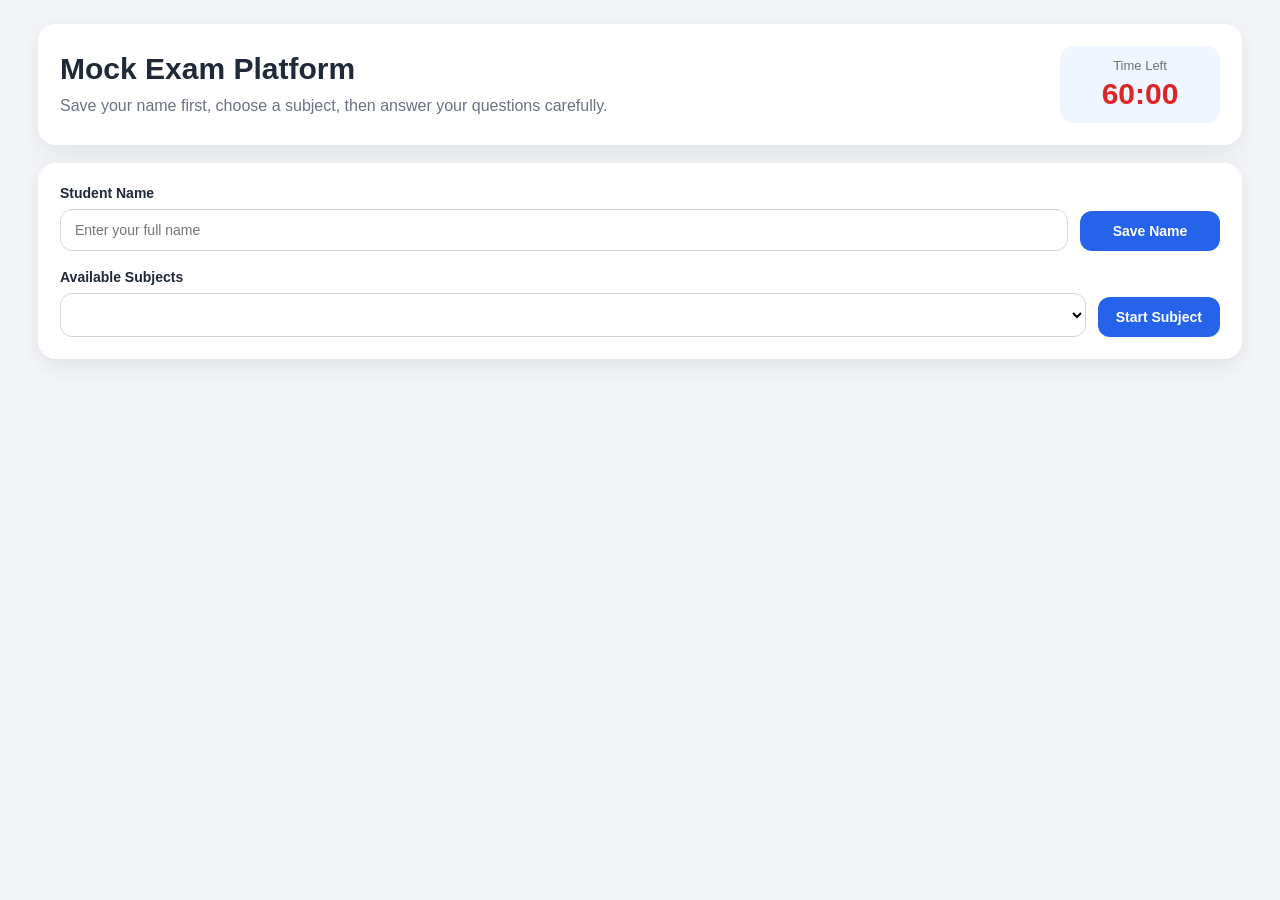
==== templates/index.html @ 34708225 "first mock project" ====
<!doctype html>
<html lang="en">
  <head>
    <meta charset="UTF-8" />
    <meta name="viewport" content="width=device-width, initial-scale=1.0" />
    <title>Mock Exam</title>
    <link rel="stylesheet" href="/static/style.css" />
  </head>
  <body class="student-body">
    <div class="student-page">
      <div class="student-header-card">
        <div>
          <h1>Mock Exam Platform</h1>
          <p>
            Save your name first, choose a subject, then answer your questions
            carefully.
          </p>
        </div>

        <div class="timer-box">
          <span>Time Left</span>
          <h2 id="timer">60:00</h2>
        </div>
      </div>

      <div class="subject-select-card">
        <div class="student-name-save-row">
          <div class="student-input-group">
            <label for="studentName">Student Name</label>
            <input
              type="text"
              id="studentName"
              placeholder="Enter your full name"
            />
          </div>

          <button class="primary-btn name-save-btn" onclick="saveStudentName()">
            Save Name
          </button>
        </div>

        <div id="savedStudentBanner" class="saved-student-banner hidden">
          Student: <strong id="savedStudentNameText"></strong>
        </div>

        <div class="subject-row">
          <div class="student-input-group">
            <label for="subjectSelect">Available Subjects</label>
            <select id="subjectSelect"></select>
          </div>

          <button class="primary-btn" onclick="startSelectedSubject()">
            Start Subject
          </button>
        </div>
      </div>

      <div id="examArea" class="exam-area hidden">
        <div class="question-view-card">
          <div class="question-view-top">
            <span class="question-count" id="questionCount"
              >Question 1 of 1</span
            >
            <span class="subject-name-pill" id="subjectNamePill">Subject</span>
          </div>

          <h3 id="questionText">Question text</h3>

          <div id="optionsContainer" class="options-list"></div>
        </div>

        <div class="question-navigation">
          <button class="secondary-btn" onclick="prevQuestion()">
            Previous
          </button>
          <button class="primary-btn" onclick="nextQuestion()">Next</button>
        </div>
      </div>

      <button
        id="submitBtn"
        class="submit-fixed-btn hidden"
        onclick="submitExam()"
      >
        Submit Exam
      </button>
    </div>

    <script src="/static/script.js"></script>
  </body>
</html>
---- static/style.css ----
* {
  box-sizing: border-box;
}

body {
  margin: 0;
  font-family: Arial, sans-serif;
  background: #f3f5f8;
  color: #1f2937;
}

.hidden {
  display: none !important;
}

.admin-body,
.student-body {
  min-height: 100vh;
}

.admin-page,
.student-page {
  max-width: 1240px;
  margin: 0 auto;
  padding: 24px 18px 100px;
}

.admin-header-card,
.student-header-card,
.subject-editor-card,
.admin-instruction-card,
.subject-select-card,
.question-view-card,
.student-results-card {
  background: #ffffff;
  border-radius: 18px;
  padding: 22px;
  box-shadow: 0 8px 24px rgba(15, 23, 42, 0.08);
  margin-bottom: 18px;
}

.admin-header-card h1,
.student-header-card h1 {
  margin: 0 0 8px;
  font-size: 30px;
}

.admin-header-card p,
.student-header-card p {
  margin: 0;
  color: #6b7280;
  line-height: 1.5;
}

.subject-tabs-row {
  display: flex;
  flex-wrap: wrap;
  gap: 10px;
  margin-bottom: 18px;
}

.subject-tab {
  border: none;
  background: #e5e7eb;
  color: #111827;
  padding: 12px 18px;
  border-radius: 999px;
  cursor: pointer;
  font-weight: 700;
  transition: 0.2s ease;
}

.subject-tab:hover {
  background: #d1d5db;
}

.active-subject-tab {
  background: #2563eb;
  color: #ffffff;
}

.subject-editor-card {
  display: grid;
  grid-template-columns: 1fr 1.2fr;
  gap: 18px;
  align-items: end;
}

.subject-label {
  display: block;
  font-size: 13px;
  color: #6b7280;
  margin-bottom: 6px;
}

.subject-editor-left h2 {
  margin: 0 0 6px;
  font-size: 26px;
}

.subject-question-info {
  margin: 0;
  color: #047857;
  font-weight: 700;
}

.subject-editor-right label,
.subject-select-card label,
.form-group label {
  display: block;
  margin-bottom: 8px;
  font-size: 14px;
  font-weight: 700;
}

.subject-name-edit-wrap {
  display: flex;
  gap: 10px;
}

.subject-name-edit-wrap input,
.subject-select-card select,
.subject-select-card input,
.form-group input,
.form-group textarea,
.form-group select {
  width: 100%;
  border: 1px solid #d1d5db;
  border-radius: 12px;
  padding: 12px 14px;
  font-size: 14px;
  outline: none;
  background: #fff;
}

.subject-name-edit-wrap input:focus,
.subject-select-card select:focus,
.subject-select-card input:focus,
.form-group input:focus,
.form-group textarea:focus,
.form-group select:focus {
  border-color: #2563eb;
}

.admin-instruction-card {
  color: #374151;
  line-height: 1.6;
}

.questions-grid {
  display: grid;
  grid-template-columns: 1fr;
  gap: 18px;
}

.question-admin-card {
  background: #ffffff;
  border-radius: 16px;
  padding: 20px;
  box-shadow: 0 8px 24px rgba(15, 23, 42, 0.08);
}

.question-admin-top {
  display: flex;
  justify-content: space-between;
  align-items: center;
  margin-bottom: 18px;
}

.question-admin-top h3 {
  margin: 0;
}

.slot-badge {
  background: #eff6ff;
  color: #1d4ed8;
  padding: 8px 12px;
  border-radius: 999px;
  font-size: 13px;
  font-weight: 700;
}

.options-grid {
  display: grid;
  grid-template-columns: 1fr 1fr;
  gap: 14px;
}

.question-admin-bottom {
  display: flex;
  justify-content: space-between;
  gap: 18px;
  align-items: end;
  margin-top: 18px;
  flex-wrap: wrap;
}

.answer-group {
  min-width: 180px;
}

.question-actions {
  display: flex;
  gap: 10px;
}

.primary-btn,
.secondary-btn,
.danger-btn {
  border: none;
  border-radius: 12px;
  padding: 12px 18px;
  font-size: 14px;
  font-weight: 700;
  cursor: pointer;
}

.primary-btn {
  background: #2563eb;
  color: #ffffff;
}

.primary-btn:hover {
  background: #1d4ed8;
}

.secondary-btn {
  background: #e5e7eb;
  color: #111827;
}

.secondary-btn:hover {
  background: #d1d5db;
}

.danger-btn {
  background: #dc2626;
  color: #ffffff;
}

.danger-btn:hover {
  background: #b91c1c;
}

/* STUDENT PAGE */
.student-header-card {
  display: flex;
  justify-content: space-between;
  gap: 16px;
  align-items: center;
}

.timer-box {
  min-width: 160px;
  text-align: center;
  background: #eff6ff;
  border-radius: 14px;
  padding: 12px 16px;
}

.timer-box span {
  display: block;
  color: #6b7280;
  font-size: 13px;
  margin-bottom: 4px;
}

.timer-box h2 {
  margin: 0;
  color: #dc2626;
  font-size: 30px;
}

.subject-select-card {
  display: flex;
  flex-direction: column;
  gap: 18px;
}

.student-name-save-row {
  display: flex;
  gap: 12px;
  align-items: end;
  flex-wrap: wrap;
}

.subject-row {
  display: flex;
  gap: 12px;
  align-items: end;
  flex-wrap: wrap;
}

.student-input-group {
  min-width: 260px;
  flex: 1;
}

.name-save-btn {
  min-width: 140px;
}

.saved-student-banner {
  background: #ecfdf5;
  color: #047857;
  padding: 14px 16px;
  border-radius: 12px;
  font-weight: 700;
  border: 1px solid #a7f3d0;
}

.exam-area {
  margin-top: 20px;
}

.question-view-top {
  display: flex;
  justify-content: space-between;
  gap: 10px;
  align-items: center;
  margin-bottom: 18px;
  flex-wrap: wrap;
}

.question-count {
  font-weight: 700;
  color: #2563eb;
}

.subject-name-pill {
  background: #ecfdf5;
  color: #047857;
  padding: 8px 12px;
  border-radius: 999px;
  font-size: 13px;
  font-weight: 700;
}

.question-view-card h3 {
  margin-top: 0;
  margin-bottom: 18px;
  line-height: 1.6;
  font-size: 24px;
}

.options-list {
  display: grid;
  gap: 12px;
}

.option-item {
  border: 1px solid #d1d5db;
  border-radius: 14px;
  padding: 14px;
  display: flex;
  align-items: center;
  gap: 12px;
  background: #fff;
  cursor: pointer;
  transition: 0.2s ease;
}

.option-item:hover {
  border-color: #2563eb;
  background: #f8fbff;
}

.option-item input[type="radio"] {
  transform: scale(1.15);
}

.option-letter {
  width: 34px;
  height: 34px;
  border-radius: 999px;
  background: #eff6ff;
  color: #1d4ed8;
  display: flex;
  align-items: center;
  justify-content: center;
  font-weight: 700;
  flex-shrink: 0;
}

.question-navigation {
  display: flex;
  justify-content: space-between;
  margin-top: 16px;
}

.submit-fixed-btn {
  position: fixed;
  right: 24px;
  bottom: 24px;
  background: #059669;
  color: white;
  border: none;
  border-radius: 999px;
  padding: 16px 24px;
  font-size: 15px;
  font-weight: 700;
  box-shadow: 0 12px 24px rgba(5, 150, 105, 0.28);
  cursor: pointer;
  z-index: 999;
}

.submit-fixed-btn:hover {
  background: #047857;
}

/* STUDENT INFO TABLE */
.student-results-top {
  display: flex;
  justify-content: space-between;
  align-items: center;
  gap: 12px;
  margin-bottom: 16px;
  flex-wrap: wrap;
}

.student-results-top h2 {
  margin: 0;
}

.table-wrap {
  overflow-x: auto;
}

.results-table {
  width: 100%;
  border-collapse: collapse;
  min-width: 900px;
}

.results-table th,
.results-table td {
  border-bottom: 1px solid #e5e7eb;
  padding: 14px 12px;
  text-align: left;
  vertical-align: top;
}

.results-table th {
  background: #f9fafb;
  font-size: 14px;
  white-space: nowrap;
}

.results-table td {
  font-size: 14px;
}

.empty-state-cell {
  text-align: center;
  color: #6b7280;
  padding: 22px !important;
}

.result-card-center {
  max-width: 700px;
  margin: 40px auto;
}

.result-line {
  font-size: 18px;
  margin-top: 12px;
}

.result-score {
  margin-top: 16px;
  color: #111827;
}

@media (max-width: 900px) {
  .subject-editor-card,
  .student-header-card {
    display: grid;
    grid-template-columns: 1fr;
  }

  .options-grid {
    grid-template-columns: 1fr;
  }

  .subject-name-edit-wrap,
  .question-admin-bottom,
  .student-name-save-row,
  .subject-row {
    flex-direction: column;
    align-items: stretch;
  }

  .question-actions,
  .question-navigation {
    width: 100%;
  }

  .question-navigation button {
    width: 48%;
  }
}

@media (max-width: 768px) {
  .submit-fixed-btn {
    right: 16px;
    bottom: 16px;
    padding: 14px 20px;
  }
}
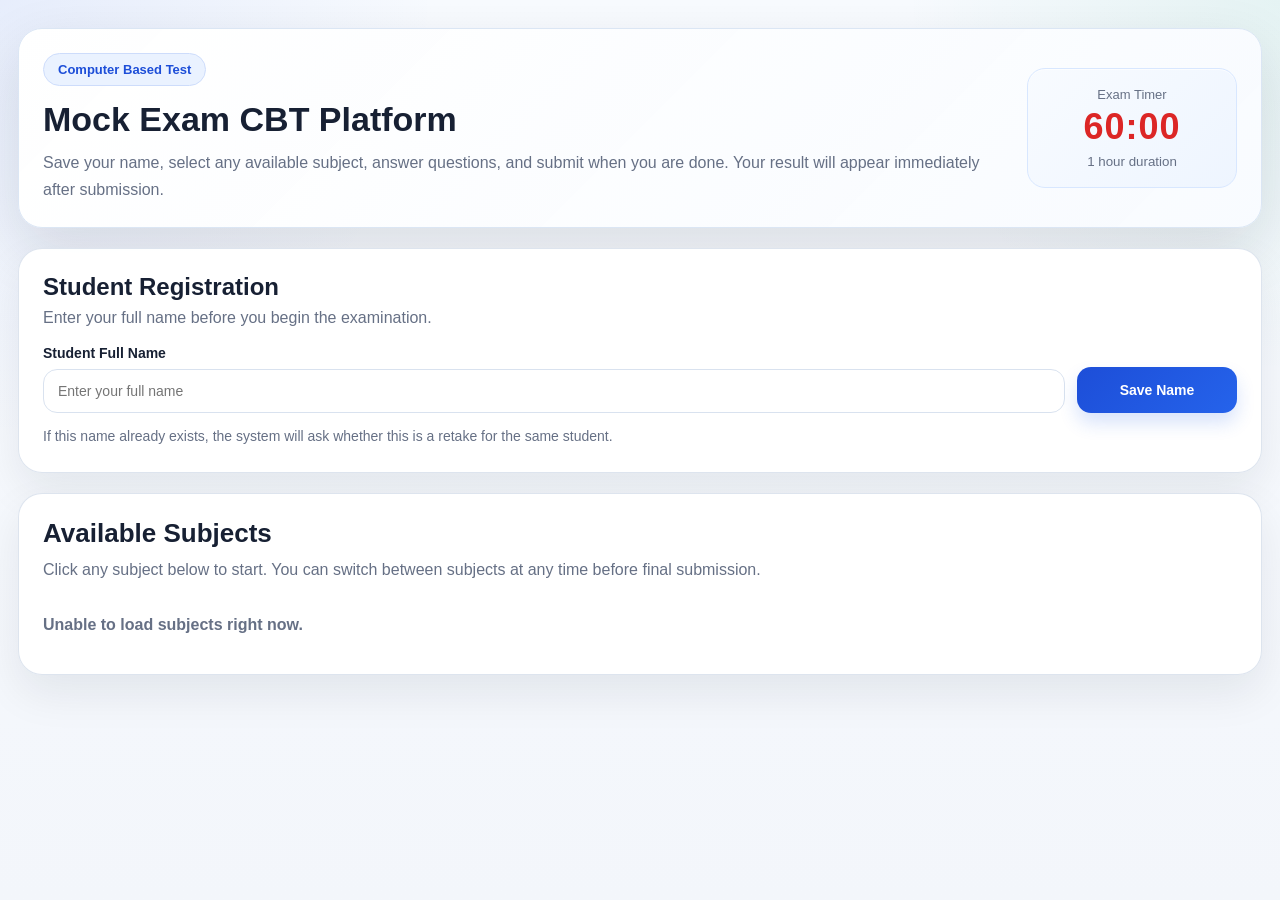
==== commit 271fb1ca: "professional admin" ====
--- a/templates/index.html
+++ b/templates/index.html
@@ -3,30 +3,38 @@
   <head>
     <meta charset="UTF-8" />
     <meta name="viewport" content="width=device-width, initial-scale=1.0" />
-    <title>Mock Exam</title>
+    <title>Mock Exam CBT</title>
     <link rel="stylesheet" href="/static/style.css" />
   </head>
   <body class="student-body">
     <div class="student-page">
-      <div class="student-header-card">
-        <div>
-          <h1>Mock Exam Platform</h1>
+      <div class="student-header-card student-hero-card">
+        <div class="student-header-left">
+          <div class="brand-badge">Computer Based Test</div>
+          <h1>Mock Exam CBT Platform</h1>
           <p>
-            Save your name first, choose a subject, then answer your questions
-            carefully.
+            Save your name, select any available subject, answer questions, and
+            submit when you are done. Your result will appear immediately after
+            submission.
           </p>
         </div>
 
-        <div class="timer-box">
-          <span>Time Left</span>
+        <div class="timer-box" id="timerBox">
+          <span>Exam Timer</span>
           <h2 id="timer">60:00</h2>
+          <small>1 hour duration</small>
         </div>
       </div>
 
-      <div class="subject-select-card">
-        <div class="student-name-save-row">
+      <div class="name-save-card" id="nameSaveCard">
+        <div class="card-section-title">
+          <h2>Student Registration</h2>
+          <p>Enter your full name before you begin the examination.</p>
+        </div>
+
+        <div class="name-save-grid">
           <div class="student-input-group">
-            <label for="studentName">Student Name</label>
+            <label for="studentName">Student Full Name</label>
             <input
               type="text"
               id="studentName"
@@ -34,55 +42,100 @@
             />
           </div>
 
-          <button class="primary-btn name-save-btn" onclick="saveStudentName()">
+          <button
+            id="saveNameBtn"
+            class="primary-btn name-save-btn"
+            onclick="saveStudentName()"
+          >
             Save Name
           </button>
         </div>
 
-        <div id="savedStudentBanner" class="saved-student-banner hidden">
-          Student: <strong id="savedStudentNameText"></strong>
+        <p class="helper-note">
+          If this name already exists, the system will ask whether this is a
+          retake for the same student.
+        </p>
+      </div>
+
+      <div id="savedStudentBanner" class="saved-student-banner hidden">
+        <div>Candidate: <strong id="savedStudentNameText"></strong></div>
+        <div class="saved-student-status">Ready for exam</div>
+      </div>
+
+      <div class="subjects-panel-card">
+        <div class="subjects-panel-top">
+          <h2>Available Subjects</h2>
+          <p>
+            Click any subject below to start. You can switch between subjects at
+            any time before final submission.
+          </p>
         </div>
 
-        <div class="subject-row">
-          <div class="student-input-group">
-            <label for="subjectSelect">Available Subjects</label>
-            <select id="subjectSelect"></select>
-          </div>
-
-          <button class="primary-btn" onclick="startSelectedSubject()">
-            Start Subject
-          </button>
-        </div>
+        <div id="subjectRow" class="subject-buttons-row"></div>
       </div>
 
       <div id="examArea" class="exam-area hidden">
-        <div class="question-view-card">
-          <div class="question-view-top">
-            <span class="question-count" id="questionCount"
-              >Question 1 of 1</span
-            >
-            <span class="subject-name-pill" id="subjectNamePill">Subject</span>
+        <div class="cbt-shell">
+          <div class="cbt-main-panel">
+            <div class="question-view-card question-view-pro">
+              <div class="question-view-top">
+                <span class="question-count" id="questionCount">
+                  Question 1 of 1
+                </span>
+                <span class="subject-name-pill" id="subjectNamePill">
+                  Subject
+                </span>
+              </div>
+
+              <h3 id="questionText">Question text</h3>
+
+              <div id="optionsContainer" class="options-list"></div>
+
+              <div class="question-navigation">
+                <button class="secondary-btn" onclick="prevQuestion()">
+                  Previous
+                </button>
+                <button class="primary-btn" onclick="nextQuestion()">
+                  Next
+                </button>
+              </div>
+            </div>
           </div>
 
-          <h3 id="questionText">Question text</h3>
+          <div class="cbt-side-panel">
+            <div class="side-card">
+              <h3>Question Palette</h3>
+              <div id="questionPalette" class="question-palette"></div>
+              <div class="palette-legend">
+                <div class="legend-item">
+                  <span class="legend-box legend-current"></span>
+                  Current
+                </div>
+                <div class="legend-item">
+                  <span class="legend-box legend-answered"></span>
+                  Answered
+                </div>
+                <div class="legend-item">
+                  <span class="legend-box legend-unanswered"></span>
+                  Unanswered
+                </div>
+              </div>
+            </div>
 
-          <div id="optionsContainer" class="options-list"></div>
-        </div>
-
-        <div class="question-navigation">
-          <button class="secondary-btn" onclick="prevQuestion()">
-            Previous
-          </button>
-          <button class="primary-btn" onclick="nextQuestion()">Next</button>
+            <div class="side-card">
+              <h3>Subject Progress</h3>
+              <div id="subjectProgressList" class="subject-progress-list"></div>
+            </div>
+          </div>
         </div>
       </div>
 
       <button
         id="submitBtn"
         class="submit-fixed-btn hidden"
-        onclick="submitExam()"
+        onclick="submitAllSubjects()"
       >
-        Submit Exam
+        Submit All Subjects
       </button>
     </div>
 
--- a/static/style.css
+++ b/static/style.css
@@ -1,12 +1,52 @@
 * {
   box-sizing: border-box;
+}
+
+:root {
+  --bg: #f3f6fb;
+  --card: rgba(255, 255, 255, 0.97);
+  --card-strong: #ffffff;
+  --text: #172033;
+  --muted: #667085;
+  --line: #d9e2ef;
+  --line-strong: #c8d4e4;
+  --primary: #1d4ed8;
+  --primary-dark: #143caa;
+  --primary-soft: #edf4ff;
+  --success: #059669;
+  --success-soft: #ecfdf3;
+  --danger: #dc2626;
+  --danger-soft: #fef2f2;
+  --warning: #f59e0b;
+  --shadow-sm: 0 8px 18px rgba(15, 23, 42, 0.05);
+  --shadow: 0 18px 44px rgba(15, 23, 42, 0.08);
+  --shadow-lg: 0 22px 60px rgba(15, 23, 42, 0.12);
+  --radius-xl: 24px;
+  --radius-lg: 18px;
+  --radius-md: 14px;
+  --radius-sm: 12px;
+}
+
+html {
+  scroll-behavior: smooth;
 }
 
 body {
   margin: 0;
   font-family: Arial, sans-serif;
-  background: #f3f5f8;
-  color: #1f2937;
+  background:
+    radial-gradient(
+      circle at top left,
+      rgba(29, 78, 216, 0.08),
+      transparent 28%
+    ),
+    radial-gradient(
+      circle at top right,
+      rgba(5, 150, 105, 0.08),
+      transparent 24%
+    ),
+    linear-gradient(180deg, #f8fbff 0%, #f3f6fb 100%);
+  color: var(--text);
 }
 
 .hidden {
@@ -14,69 +54,300 @@
 }
 
 .admin-body,
-.student-body {
+.student-body,
+.login-body {
   min-height: 100vh;
 }
 
 .admin-page,
 .student-page {
-  max-width: 1240px;
+  max-width: 1360px;
   margin: 0 auto;
-  padding: 24px 18px 100px;
+  padding: 28px 18px 110px;
+}
+
+.brand-badge {
+  display: inline-flex;
+  align-items: center;
+  gap: 8px;
+  background: #eaf2ff;
+  color: var(--primary);
+  border: 1px solid #cddcfb;
+  border-radius: 999px;
+  padding: 8px 14px;
+  font-size: 13px;
+  font-weight: 700;
+  margin-bottom: 14px;
+}
+
+.card-section-title h2 {
+  margin: 0 0 8px;
+  font-size: 24px;
+}
+
+.card-section-title p {
+  margin: 0 0 18px;
+  color: var(--muted);
 }
 
 .admin-header-card,
 .student-header-card,
 .subject-editor-card,
 .admin-instruction-card,
-.subject-select-card,
+.subjects-panel-card,
 .question-view-card,
-.student-results-card {
-  background: #ffffff;
-  border-radius: 18px;
-  padding: 22px;
-  box-shadow: 0 8px 24px rgba(15, 23, 42, 0.08);
-  margin-bottom: 18px;
+.student-results-card,
+.name-save-card,
+.side-card,
+.active-students-card {
+  background: var(--card);
+  border-radius: var(--radius-xl);
+  padding: 24px;
+  box-shadow: var(--shadow);
+  border: 1px solid rgba(216, 224, 236, 0.85);
+  backdrop-filter: blur(10px);
+  margin-bottom: 20px;
+}
+
+.student-hero-card,
+.admin-header-pro {
+  background: linear-gradient(
+    135deg,
+    rgba(255, 255, 255, 0.98),
+    rgba(248, 251, 255, 0.96)
+  );
+  border: 1px solid #dbe6f4;
+  box-shadow: var(--shadow-lg);
 }
 
 .admin-header-card h1,
 .student-header-card h1 {
-  margin: 0 0 8px;
-  font-size: 30px;
+  margin: 0 0 10px;
+  font-size: 34px;
+  line-height: 1.15;
 }
 
 .admin-header-card p,
 .student-header-card p {
   margin: 0;
-  color: #6b7280;
-  line-height: 1.5;
+  color: var(--muted);
+  line-height: 1.7;
+}
+
+.helper-note {
+  margin: 12px 0 0;
+  color: var(--muted);
+  font-size: 14px;
+  line-height: 1.6;
+}
+
+.primary-btn,
+.secondary-btn,
+.danger-btn {
+  border: none;
+  border-radius: 14px;
+  padding: 13px 18px;
+  font-size: 14px;
+  font-weight: 700;
+  cursor: pointer;
+  transition: 0.22s ease;
+  text-decoration: none;
+  display: inline-flex;
+  align-items: center;
+  justify-content: center;
+  min-height: 46px;
+}
+
+.primary-btn {
+  background: linear-gradient(135deg, var(--primary), #2563eb);
+  color: #ffffff;
+  box-shadow: 0 10px 18px rgba(37, 99, 235, 0.18);
+}
+
+.primary-btn:hover {
+  transform: translateY(-1px);
+  background: linear-gradient(135deg, var(--primary-dark), var(--primary));
+}
+
+.secondary-btn {
+  background: #eef2f7;
+  color: #1f2937;
+}
+
+.secondary-btn:hover {
+  background: #e3e9f2;
+}
+
+.danger-btn {
+  background: linear-gradient(135deg, #ef4444, #dc2626);
+  color: #ffffff;
+}
+
+.danger-btn:hover {
+  transform: translateY(-1px);
+}
+
+.primary-btn:disabled,
+.secondary-btn:disabled,
+.danger-btn:disabled {
+  opacity: 0.65;
+  cursor: not-allowed;
+  transform: none;
+}
+
+/* LOGIN */
+.login-body {
+  display: flex;
+  align-items: center;
+  justify-content: center;
+  padding: 24px;
+}
+
+.login-page-wrap {
+  width: 100%;
+  max-width: 470px;
+}
+
+.login-card {
+  background: rgba(255, 255, 255, 0.98);
+  border-radius: 28px;
+  padding: 34px 28px;
+  box-shadow: var(--shadow-lg);
+  border: 1px solid #e6ebf3;
+}
+
+.login-brand-top {
+  text-align: center;
+  margin-bottom: 24px;
+}
+
+.login-brand-top .brand-badge {
+  margin-bottom: 16px;
+}
+
+.login-brand-top h1 {
+  margin: 0 0 10px;
+  font-size: 31px;
+}
+
+.login-brand-top p {
+  margin: 0;
+  color: var(--muted);
+  line-height: 1.65;
+  font-size: 14px;
+}
+
+.login-error-message {
+  background: var(--danger-soft);
+  color: #b91c1c;
+  border: 1px solid #fecaca;
+  border-radius: 14px;
+  padding: 13px 15px;
+  margin-bottom: 18px;
+  font-size: 14px;
+  font-weight: 700;
+}
+
+.login-form {
+  display: flex;
+  flex-direction: column;
+  gap: 16px;
+}
+
+.login-form-group {
+  display: flex;
+  flex-direction: column;
+  gap: 8px;
+}
+
+.login-form-group label {
+  font-size: 14px;
+  font-weight: 700;
+  color: #111827;
+}
+
+.login-form-group input {
+  width: 100%;
+  border: 1px solid var(--line);
+  border-radius: 16px;
+  padding: 14px 15px;
+  font-size: 15px;
+  outline: none;
+  background: #ffffff;
+  transition: 0.2s ease;
+}
+
+.login-form-group input:focus {
+  border-color: var(--primary);
+  box-shadow: 0 0 0 4px rgba(37, 99, 235, 0.08);
+}
+
+.login-submit-btn {
+  border: none;
+  border-radius: 16px;
+  background: linear-gradient(135deg, var(--primary), #2563eb);
+  color: #ffffff;
+  padding: 15px 16px;
+  font-size: 15px;
+  font-weight: 700;
+  cursor: pointer;
+  transition: 0.2s ease;
+  margin-top: 8px;
+  box-shadow: 0 12px 24px rgba(37, 99, 235, 0.18);
+}
+
+.login-submit-btn:hover {
+  transform: translateY(-1px);
+  background: linear-gradient(135deg, var(--primary-dark), var(--primary));
+}
+
+/* ADMIN */
+.admin-header-top-row {
+  display: flex;
+  justify-content: space-between;
+  gap: 18px;
+  align-items: center;
+  flex-wrap: wrap;
+}
+
+.admin-header-actions {
+  display: flex;
+  align-items: center;
+  gap: 10px;
+}
+
+.admin-logout-link {
+  text-decoration: none;
 }
 
 .subject-tabs-row {
   display: flex;
   flex-wrap: wrap;
   gap: 10px;
-  margin-bottom: 18px;
+  margin-bottom: 20px;
 }
 
 .subject-tab {
-  border: none;
-  background: #e5e7eb;
+  border: 1px solid #dbe4f0;
+  background: #ffffff;
   color: #111827;
   padding: 12px 18px;
   border-radius: 999px;
   cursor: pointer;
   font-weight: 700;
   transition: 0.2s ease;
+  box-shadow: 0 4px 10px rgba(15, 23, 42, 0.04);
 }
 
 .subject-tab:hover {
-  background: #d1d5db;
+  border-color: var(--primary);
+  color: var(--primary);
 }
 
 .active-subject-tab {
-  background: #2563eb;
+  background: linear-gradient(135deg, var(--primary), #2563eb);
   color: #ffffff;
+  border-color: transparent;
 }
 
 .subject-editor-card {
@@ -89,23 +360,23 @@
 .subject-label {
   display: block;
   font-size: 13px;
-  color: #6b7280;
-  margin-bottom: 6px;
+  color: var(--muted);
+  margin-bottom: 8px;
 }
 
 .subject-editor-left h2 {
-  margin: 0 0 6px;
-  font-size: 26px;
+  margin: 0 0 8px;
+  font-size: 28px;
 }
 
 .subject-question-info {
   margin: 0;
-  color: #047857;
+  color: var(--success);
   font-weight: 700;
 }
 
 .subject-editor-right label,
-.subject-select-card label,
+.student-input-group label,
 .form-group label {
   display: block;
   margin-bottom: 8px;
@@ -119,32 +390,38 @@
 }
 
 .subject-name-edit-wrap input,
-.subject-select-card select,
-.subject-select-card input,
 .form-group input,
 .form-group textarea,
-.form-group select {
+.form-group select,
+.student-input-group input {
   width: 100%;
-  border: 1px solid #d1d5db;
-  border-radius: 12px;
-  padding: 12px 14px;
+  border: 1px solid var(--line);
+  border-radius: 14px;
+  padding: 13px 14px;
   font-size: 14px;
   outline: none;
   background: #fff;
+  transition: 0.2s ease;
 }
 
 .subject-name-edit-wrap input:focus,
-.subject-select-card select:focus,
-.subject-select-card input:focus,
 .form-group input:focus,
 .form-group textarea:focus,
-.form-group select:focus {
-  border-color: #2563eb;
+.form-group select:focus,
+.student-input-group input:focus {
+  border-color: var(--primary);
+  box-shadow: 0 0 0 4px rgba(37, 99, 235, 0.08);
+}
+
+.form-group textarea {
+  resize: vertical;
+  min-height: 105px;
 }
 
 .admin-instruction-card {
   color: #374151;
-  line-height: 1.6;
+  line-height: 1.7;
+  border-left: 5px solid var(--primary);
 }
 
 .questions-grid {
@@ -155,9 +432,10 @@
 
 .question-admin-card {
   background: #ffffff;
-  border-radius: 16px;
+  border-radius: 20px;
   padding: 20px;
-  box-shadow: 0 8px 24px rgba(15, 23, 42, 0.08);
+  box-shadow: var(--shadow-sm);
+  border: 1px solid #e7edf6;
 }
 
 .question-admin-top {
@@ -165,6 +443,7 @@
   justify-content: space-between;
   align-items: center;
   margin-bottom: 18px;
+  gap: 12px;
 }
 
 .question-admin-top h3 {
@@ -173,7 +452,7 @@
 
 .slot-badge {
   background: #eff6ff;
-  color: #1d4ed8;
+  color: var(--primary);
   padding: 8px 12px;
   border-radius: 999px;
   font-size: 13px;
@@ -204,113 +483,188 @@
   gap: 10px;
 }
 
-.primary-btn,
-.secondary-btn,
-.danger-btn {
-  border: none;
-  border-radius: 12px;
-  padding: 12px 18px;
-  font-size: 14px;
-  font-weight: 700;
-  cursor: pointer;
-}
-
-.primary-btn {
-  background: #2563eb;
-  color: #ffffff;
-}
-
-.primary-btn:hover {
-  background: #1d4ed8;
-}
-
-.secondary-btn {
-  background: #e5e7eb;
-  color: #111827;
-}
-
-.secondary-btn:hover {
-  background: #d1d5db;
-}
-
-.danger-btn {
-  background: #dc2626;
-  color: #ffffff;
-}
-
-.danger-btn:hover {
-  background: #b91c1c;
-}
-
-/* STUDENT PAGE */
+/* STUDENT */
 .student-header-card {
   display: flex;
   justify-content: space-between;
-  gap: 16px;
+  gap: 18px;
   align-items: center;
+  flex-wrap: wrap;
+}
+
+.student-header-left {
+  flex: 1;
 }
 
 .timer-box {
-  min-width: 160px;
+  min-width: 210px;
   text-align: center;
-  background: #eff6ff;
-  border-radius: 14px;
-  padding: 12px 16px;
+  background: linear-gradient(135deg, #f8fbff, #eef5ff);
+  border-radius: 18px;
+  padding: 18px 18px;
+  border: 1px solid #d8e7ff;
+  box-shadow: inset 0 1px 0 rgba(255, 255, 255, 0.7);
 }
 
 .timer-box span {
   display: block;
-  color: #6b7280;
+  color: var(--muted);
   font-size: 13px;
   margin-bottom: 4px;
 }
 
 .timer-box h2 {
   margin: 0;
-  color: #dc2626;
-  font-size: 30px;
-}
-
-.subject-select-card {
-  display: flex;
-  flex-direction: column;
-  gap: 18px;
-}
-
-.student-name-save-row {
-  display: flex;
+  color: var(--danger);
+  font-size: 36px;
+  letter-spacing: 1px;
+}
+
+.timer-box small {
+  display: block;
+  margin-top: 6px;
+  color: var(--muted);
+}
+
+.timer-danger {
+  background: linear-gradient(135deg, #fff4f4, #fee2e2);
+  border-color: #fecaca;
+  animation: pulseSoft 1s infinite;
+}
+
+@keyframes pulseSoft {
+  0% {
+    transform: scale(1);
+  }
+  50% {
+    transform: scale(1.015);
+  }
+  100% {
+    transform: scale(1);
+  }
+}
+
+.name-save-grid {
+  display: grid;
+  grid-template-columns: 1fr auto;
   gap: 12px;
   align-items: end;
+}
+
+.name-save-btn {
+  min-width: 160px;
+}
+
+.saved-student-banner {
+  background: linear-gradient(135deg, #ecfdf3, #f0fdf4);
+  color: #065f46;
+  padding: 16px 18px;
+  border-radius: 16px;
+  font-weight: 700;
+  border: 1px solid #bbf7d0;
+  margin-bottom: 20px;
+  display: flex;
+  justify-content: space-between;
+  gap: 14px;
   flex-wrap: wrap;
-}
-
-.subject-row {
-  display: flex;
-  gap: 12px;
-  align-items: end;
+  box-shadow: var(--shadow-sm);
+}
+
+.saved-student-status {
+  color: var(--success);
+}
+
+.subjects-panel-top h2 {
+  margin: 0 0 8px;
+  font-size: 26px;
+}
+
+.subjects-panel-top p {
+  margin: 0 0 18px;
+  color: var(--muted);
+  line-height: 1.6;
+}
+
+.subject-buttons-row {
+  display: flex;
   flex-wrap: wrap;
-}
-
-.student-input-group {
-  min-width: 260px;
-  flex: 1;
-}
-
-.name-save-btn {
-  min-width: 140px;
-}
-
-.saved-student-banner {
-  background: #ecfdf5;
-  color: #047857;
-  padding: 14px 16px;
-  border-radius: 12px;
-  font-weight: 700;
-  border: 1px solid #a7f3d0;
+  gap: 14px;
+}
+
+.subject-cbt-btn {
+  border: 1px solid #dbe7f5;
+  background: linear-gradient(180deg, #ffffff, #fbfdff);
+  border-radius: 20px;
+  padding: 18px;
+  min-width: 220px;
+  text-align: left;
+  cursor: pointer;
+  transition: 0.22s ease;
+  box-shadow: 0 8px 18px rgba(15, 23, 42, 0.04);
+}
+
+.subject-cbt-btn:hover {
+  border-color: var(--primary);
+  transform: translateY(-2px);
+  background: #f8fbff;
+}
+
+.subject-cbt-btn-active {
+  border-color: var(--primary);
+  background: linear-gradient(135deg, #eff6ff, #eef4ff);
+  box-shadow: 0 12px 24px rgba(37, 99, 235, 0.1);
+}
+
+.subject-cbt-name {
+  display: block;
+  font-weight: 700;
+  color: #111827;
+  margin-bottom: 8px;
+  font-size: 16px;
+}
+
+.subject-cbt-meta,
+.subject-cbt-progress {
+  display: block;
+  font-size: 13px;
+  color: var(--muted);
+  line-height: 1.5;
+}
+
+.empty-subject-state {
+  color: var(--muted);
+  padding: 16px 0;
+  font-weight: 600;
 }
 
 .exam-area {
-  margin-top: 20px;
+  margin-top: 22px;
+}
+
+.cbt-shell {
+  display: grid;
+  grid-template-columns: minmax(0, 1fr) 340px;
+  gap: 18px;
+  align-items: start;
+}
+
+.cbt-main-panel,
+.cbt-side-panel {
+  min-width: 0;
+}
+
+.side-card h3 {
+  margin-top: 0;
+  margin-bottom: 14px;
+}
+
+.question-view-pro {
+  min-height: 520px;
+  background: linear-gradient(
+    180deg,
+    rgba(255, 255, 255, 0.98),
+    rgba(250, 252, 255, 0.98)
+  );
 }
 
 .question-view-top {
@@ -324,92 +678,219 @@
 
 .question-count {
   font-weight: 700;
-  color: #2563eb;
+  color: var(--primary);
+  font-size: 15px;
 }
 
 .subject-name-pill {
   background: #ecfdf5;
-  color: #047857;
-  padding: 8px 12px;
+  color: var(--success);
+  padding: 8px 13px;
   border-radius: 999px;
   font-size: 13px;
   font-weight: 700;
+  border: 1px solid #bbf7d0;
 }
 
 .question-view-card h3 {
   margin-top: 0;
-  margin-bottom: 18px;
-  line-height: 1.6;
-  font-size: 24px;
+  margin-bottom: 22px;
+  line-height: 1.65;
+  font-size: 29px;
 }
 
 .options-list {
   display: grid;
-  gap: 12px;
+  gap: 14px;
 }
 
 .option-item {
-  border: 1px solid #d1d5db;
-  border-radius: 14px;
-  padding: 14px;
+  border: 1px solid var(--line);
+  border-radius: 16px;
+  padding: 16px;
   display: flex;
   align-items: center;
-  gap: 12px;
+  gap: 14px;
   background: #fff;
   cursor: pointer;
   transition: 0.2s ease;
+  min-height: 72px;
+  box-shadow: inset 0 1px 0 rgba(255, 255, 255, 0.6);
 }
 
 .option-item:hover {
-  border-color: #2563eb;
+  border-color: var(--primary);
   background: #f8fbff;
+  transform: translateY(-1px);
+}
+
+.option-item-selected {
+  border-color: var(--primary);
+  background: linear-gradient(135deg, #eff6ff, #f7fbff);
+  box-shadow: inset 0 0 0 1px rgba(37, 99, 235, 0.08);
 }
 
 .option-item input[type="radio"] {
   transform: scale(1.15);
+  accent-color: var(--primary);
 }
 
 .option-letter {
-  width: 34px;
-  height: 34px;
+  width: 40px;
+  height: 40px;
   border-radius: 999px;
   background: #eff6ff;
-  color: #1d4ed8;
+  color: var(--primary);
   display: flex;
   align-items: center;
   justify-content: center;
   font-weight: 700;
   flex-shrink: 0;
+  border: 1px solid #d9e7ff;
+}
+
+.option-text {
+  line-height: 1.55;
+  font-size: 15px;
 }
 
 .question-navigation {
   display: flex;
   justify-content: space-between;
-  margin-top: 16px;
+  margin-top: 22px;
+  gap: 12px;
+}
+
+.question-palette {
+  display: flex;
+  flex-wrap: wrap;
+  gap: 9px;
+  margin-bottom: 14px;
+}
+
+.palette-btn {
+  width: 44px;
+  height: 44px;
+  border-radius: 12px;
+  border: 1px solid var(--line);
+  background: #ffffff;
+  cursor: pointer;
+  font-weight: 700;
+  transition: 0.2s ease;
+}
+
+.palette-btn:hover {
+  border-color: var(--primary);
+}
+
+.palette-btn-current {
+  border-color: var(--primary);
+  background: #eff6ff;
+  color: var(--primary);
+}
+
+.palette-btn-answered {
+  background: #ecfdf5;
+  border-color: #10b981;
+  color: #047857;
+}
+
+.palette-legend {
+  display: grid;
+  gap: 8px;
+  margin-top: 12px;
+}
+
+.legend-item {
+  display: flex;
+  align-items: center;
+  gap: 8px;
+  color: var(--muted);
+  font-size: 13px;
+}
+
+.legend-box {
+  width: 16px;
+  height: 16px;
+  border-radius: 5px;
+  border: 1px solid var(--line);
+  background: #fff;
+}
+
+.legend-current {
+  background: #eff6ff;
+  border-color: var(--primary);
+}
+
+.legend-answered {
+  background: #ecfdf5;
+  border-color: #10b981;
+}
+
+.legend-unanswered {
+  background: #ffffff;
+  border-color: var(--line);
+}
+
+.subject-progress-list {
+  display: grid;
+  gap: 10px;
+}
+
+.subject-progress-item {
+  border: 1px solid #e5ebf3;
+  border-radius: 14px;
+  padding: 13px;
+  background: #ffffff;
+}
+
+.subject-progress-item-active {
+  border-color: var(--primary);
+  background: #eff6ff;
+}
+
+.subject-progress-name {
+  font-weight: 700;
+  margin-bottom: 5px;
+}
+
+.subject-progress-meta {
+  color: var(--muted);
+  font-size: 13px;
+}
+
+.mini-empty-state,
+.mini-meta,
+.table-note {
+  color: var(--muted);
+  font-size: 12px;
+  line-height: 1.6;
+  margin-top: 4px;
 }
 
 .submit-fixed-btn {
   position: fixed;
   right: 24px;
   bottom: 24px;
-  background: #059669;
+  background: linear-gradient(135deg, var(--success), #10b981);
   color: white;
   border: none;
   border-radius: 999px;
   padding: 16px 24px;
   font-size: 15px;
   font-weight: 700;
-  box-shadow: 0 12px 24px rgba(5, 150, 105, 0.28);
+  box-shadow: 0 18px 28px rgba(5, 150, 105, 0.24);
   cursor: pointer;
   z-index: 999;
 }
 
 .submit-fixed-btn:hover {
-  background: #047857;
-}
-
-/* STUDENT INFO TABLE */
-.student-results-top {
+  transform: translateY(-2px);
+}
+
+/* TABLES */
+.student-results-top,
+.active-students-top {
   display: flex;
   justify-content: space-between;
   align-items: center;
@@ -418,32 +899,36 @@
   flex-wrap: wrap;
 }
 
-.student-results-top h2 {
+.student-results-top h2,
+.active-students-top h3 {
   margin: 0;
 }
 
 .table-wrap {
   overflow-x: auto;
+  border-radius: 16px;
 }
 
 .results-table {
   width: 100%;
   border-collapse: collapse;
-  min-width: 900px;
+  min-width: 1100px;
+  background: #fff;
 }
 
 .results-table th,
 .results-table td {
-  border-bottom: 1px solid #e5e7eb;
+  border-bottom: 1px solid #e8eef5;
   padding: 14px 12px;
   text-align: left;
   vertical-align: top;
 }
 
 .results-table th {
-  background: #f9fafb;
+  background: #f8fafc;
   font-size: 14px;
   white-space: nowrap;
+  color: #334155;
 }
 
 .results-table td {
@@ -452,23 +937,103 @@
 
 .empty-state-cell {
   text-align: center;
-  color: #6b7280;
-  padding: 22px !important;
+  color: var(--muted);
+  padding: 24px !important;
+  font-weight: 600;
+}
+
+.table-delete-btn {
+  padding: 10px 14px;
+}
+
+.attempt-history-wrap {
+  margin-top: 26px;
+}
+
+.attempt-history-title {
+  margin-top: 0;
+  margin-bottom: 12px;
+}
+
+.active-students-list {
+  display: grid;
+  gap: 12px;
+}
+
+.active-student-item {
+  border: 1px solid #e5ebf3;
+  border-radius: 14px;
+  padding: 14px;
+  background: #ffffff;
+  box-shadow: var(--shadow-sm);
+}
+
+.active-student-name {
+  font-weight: 700;
+  margin-bottom: 4px;
+}
+
+.active-student-time {
+  color: var(--muted);
+  font-size: 13px;
+  margin-top: 3px;
+}
+
+/* RESULT */
+.result-card-wrapper {
+  padding-top: 18px;
 }
 
 .result-card-center {
-  max-width: 700px;
-  margin: 40px auto;
+  max-width: 940px;
+  margin: 34px auto;
+  text-align: center;
+}
+
+.result-top-badge {
+  display: inline-block;
+  padding: 8px 14px;
+  border-radius: 999px;
+  background: #ecfdf3;
+  border: 1px solid #bbf7d0;
+  color: var(--success);
+  font-size: 13px;
+  font-weight: 700;
+  margin-bottom: 14px;
+}
+
+.result-card-center h1 {
+  margin: 0;
+  font-size: 34px;
 }
 
 .result-line {
   font-size: 18px;
-  margin-top: 12px;
+  margin-top: 14px;
 }
 
 .result-score {
-  margin-top: 16px;
+  margin-top: 18px;
   color: #111827;
+  font-size: 30px;
+}
+
+.result-grade-line {
+  margin-top: 8px;
+  color: var(--success);
+  font-size: 24px;
+}
+
+.result-table-wrap {
+  margin-top: 24px;
+  text-align: left;
+}
+
+/* RESPONSIVE */
+@media (max-width: 1050px) {
+  .cbt-shell {
+    grid-template-columns: 1fr;
+  }
 }
 
 @media (max-width: 900px) {
@@ -484,26 +1049,61 @@
 
   .subject-name-edit-wrap,
   .question-admin-bottom,
-  .student-name-save-row,
-  .subject-row {
-    flex-direction: column;
-    align-items: stretch;
-  }
-
-  .question-actions,
+  .name-save-grid {
+    display: grid;
+    grid-template-columns: 1fr;
+  }
+
+  .name-save-btn {
+    width: 100%;
+  }
+
+  .question-view-card h3 {
+    font-size: 24px;
+  }
+}
+
+@media (max-width: 768px) {
+  .admin-page,
+  .student-page {
+    padding: 20px 14px 100px;
+  }
+
+  .admin-header-card h1,
+  .student-header-card h1,
+  .result-card-center h1 {
+    font-size: 28px;
+  }
+
   .question-navigation {
-    width: 100%;
+    gap: 10px;
   }
 
   .question-navigation button {
-    width: 48%;
-  }
-}
-
-@media (max-width: 768px) {
+    flex: 1;
+  }
+
   .submit-fixed-btn {
     right: 16px;
     bottom: 16px;
     padding: 14px 20px;
   }
-}
+
+  .subject-cbt-btn {
+    width: 100%;
+    min-width: unset;
+  }
+
+  .saved-student-banner {
+    display: grid;
+    grid-template-columns: 1fr;
+  }
+
+  .question-view-card h3 {
+    font-size: 22px;
+  }
+
+  .option-item {
+    align-items: flex-start;
+  }
+}
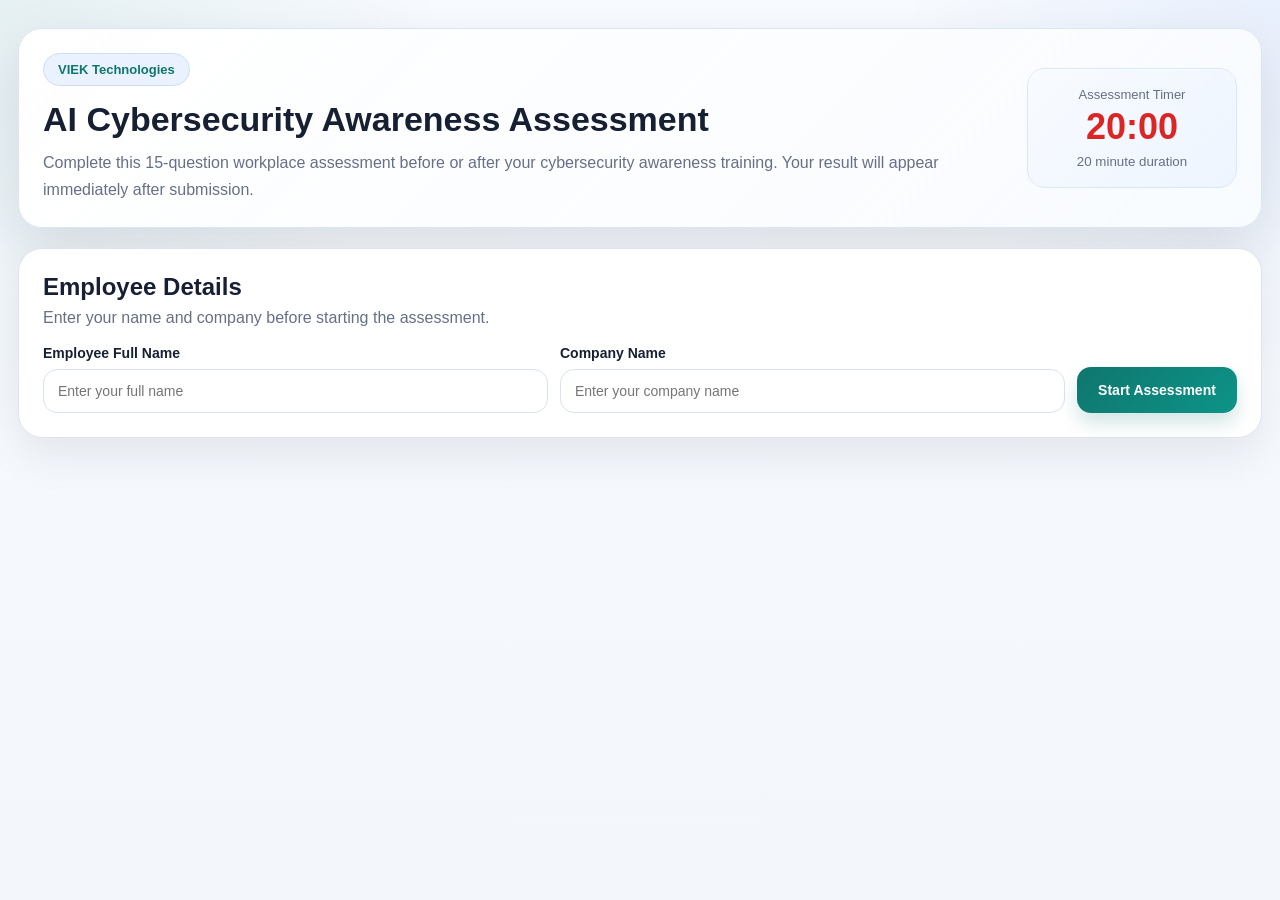
==== commit 8e5ac22c: "edited to viektech use" ====
--- a/templates/index.html
+++ b/templates/index.html
@@ -3,87 +3,82 @@
   <head>
     <meta charset="UTF-8" />
     <meta name="viewport" content="width=device-width, initial-scale=1.0" />
-    <title>Mock Exam CBT</title>
+    <title>VIEK Technologies AI Cybersecurity Awareness Assessment</title>
     <link rel="stylesheet" href="/static/style.css" />
   </head>
   <body class="student-body">
-    <div class="student-page">
-      <div class="student-header-card student-hero-card">
+    <main class="student-page">
+      <section class="student-header-card student-hero-card">
         <div class="student-header-left">
-          <div class="brand-badge">Computer Based Test</div>
-          <h1>Mock Exam CBT Platform</h1>
+          <div class="brand-badge">VIEK Technologies</div>
+          <h1>AI Cybersecurity Awareness Assessment</h1>
           <p>
-            Save your name, select any available subject, answer questions, and
-            submit when you are done. Your result will appear immediately after
-            submission.
+            Complete this 15-question workplace assessment before or after your
+            cybersecurity awareness training. Your result will appear immediately
+            after submission.
           </p>
         </div>
 
         <div class="timer-box" id="timerBox">
-          <span>Exam Timer</span>
-          <h2 id="timer">60:00</h2>
-          <small>1 hour duration</small>
+          <span>Assessment Timer</span>
+          <h2 id="timer">20:00</h2>
+          <small id="timerDurationText">20 minute duration</small>
         </div>
-      </div>
+      </section>
 
-      <div class="name-save-card" id="nameSaveCard">
+      <section class="name-save-card" id="startCard">
         <div class="card-section-title">
-          <h2>Student Registration</h2>
-          <p>Enter your full name before you begin the examination.</p>
+          <h2>Employee Details</h2>
+          <p>Enter your name and company before starting the assessment.</p>
         </div>
 
-        <div class="name-save-grid">
+        <div class="name-save-grid employee-start-grid">
           <div class="student-input-group">
-            <label for="studentName">Student Full Name</label>
+            <label for="employeeName">Employee Full Name</label>
             <input
               type="text"
-              id="studentName"
+              id="employeeName"
+              autocomplete="name"
               placeholder="Enter your full name"
             />
           </div>
 
+          <div class="student-input-group">
+            <label for="companyName">Company Name</label>
+            <input
+              type="text"
+              id="companyName"
+              autocomplete="organization"
+              placeholder="Enter your company name"
+            />
+          </div>
+
           <button
-            id="saveNameBtn"
+            id="startAssessmentBtn"
             class="primary-btn name-save-btn"
-            onclick="saveStudentName()"
+            onclick="startAssessment()"
           >
-            Save Name
+            Start Assessment
           </button>
         </div>
+      </section>
 
-        <p class="helper-note">
-          If this name already exists, the system will ask whether this is a
-          retake for the same student.
-        </p>
+      <div id="savedStudentBanner" class="saved-student-banner hidden">
+        <div>Employee: <strong id="savedEmployeeNameText"></strong></div>
+        <div>Company: <strong id="savedCompanyNameText"></strong></div>
+        <div class="saved-student-status">Assessment in progress</div>
       </div>
 
-      <div id="savedStudentBanner" class="saved-student-banner hidden">
-        <div>Candidate: <strong id="savedStudentNameText"></strong></div>
-        <div class="saved-student-status">Ready for exam</div>
-      </div>
-
-      <div class="subjects-panel-card">
-        <div class="subjects-panel-top">
-          <h2>Available Subjects</h2>
-          <p>
-            Click any subject below to start. You can switch between subjects at
-            any time before final submission.
-          </p>
-        </div>
-
-        <div id="subjectRow" class="subject-buttons-row"></div>
-      </div>
-
-      <div id="examArea" class="exam-area hidden">
+      <section id="examArea" class="exam-area hidden">
         <div class="cbt-shell">
           <div class="cbt-main-panel">
             <div class="question-view-card question-view-pro">
               <div class="question-view-top">
                 <span class="question-count" id="questionCount">
-                  Question 1 of 1
+                  Question 1 of 15
                 </span>
-                <span class="subject-name-pill" id="subjectNamePill">
-                  Subject
+                <span class="subject-name-pill" id="categoryPill">
+                  Cybersecurity Awareness
                 </span>
               </div>
 
@@ -92,17 +87,17 @@
               <div id="optionsContainer" class="options-list"></div>
 
               <div class="question-navigation">
-                <button class="secondary-btn" onclick="prevQuestion()">
+                <button class="secondary-btn" id="prevBtn" onclick="prevQuestion()">
                   Previous
                 </button>
-                <button class="primary-btn" onclick="nextQuestion()">
+                <button class="primary-btn" id="nextBtn" onclick="nextQuestion()">
                   Next
                 </button>
               </div>
             </div>
           </div>
 
-          <div class="cbt-side-panel">
+          <aside class="cbt-side-panel">
             <div class="side-card">
               <h3>Question Palette</h3>
               <div id="questionPalette" class="question-palette"></div>
@@ -123,21 +118,28 @@
             </div>
 
             <div class="side-card">
-              <h3>Subject Progress</h3>
-              <div id="subjectProgressList" class="subject-progress-list"></div>
+              <h3>Progress</h3>
+              <div class="subject-progress-item">
+                <div class="subject-progress-name" id="progressText">
+                  0 / 15 answered
+                </div>
+                <div class="progress-track">
+                  <div class="progress-fill" id="progressFill"></div>
+                </div>
+              </div>
             </div>
-          </div>
+          </aside>
         </div>
-      </div>
+      </section>
 
       <button
         id="submitBtn"
         class="submit-fixed-btn hidden"
-        onclick="submitAllSubjects()"
+        onclick="submitAssessment()"
       >
-        Submit All Subjects
+        Submit Assessment
       </button>
-    </div>
+    </main>
 
     <script src="/static/script.js"></script>
   </body>
--- a/static/style.css
+++ b/static/style.css
@@ -10,8 +10,8 @@
   --muted: #667085;
   --line: #d9e2ef;
   --line-strong: #c8d4e4;
-  --primary: #1d4ed8;
-  --primary-dark: #143caa;
+  --primary: #0f766e;
+  --primary-dark: #115e59;
   --primary-soft: #edf4ff;
   --success: #059669;
   --success-soft: #ecfdf3;
@@ -37,12 +37,12 @@
   background:
     radial-gradient(
       circle at top left,
-      rgba(29, 78, 216, 0.08),
+      rgba(15, 118, 110, 0.08),
       transparent 28%
     ),
     radial-gradient(
       circle at top right,
-      rgba(5, 150, 105, 0.08),
+      rgba(37, 99, 235, 0.07),
       transparent 24%
     ),
     linear-gradient(180deg, #f8fbff 0%, #f3f6fb 100%);
@@ -159,9 +159,9 @@
 }
 
 .primary-btn {
-  background: linear-gradient(135deg, var(--primary), #2563eb);
+  background: linear-gradient(135deg, var(--primary), #0d9488);
   color: #ffffff;
-  box-shadow: 0 10px 18px rgba(37, 99, 235, 0.18);
+  box-shadow: 0 10px 18px rgba(15, 118, 110, 0.18);
 }
 
 .primary-btn:hover {
@@ -483,6 +483,37 @@
   gap: 10px;
 }
 
+.admin-question-text {
+  margin: 0 0 14px;
+  color: #111827;
+  font-size: 16px;
+  line-height: 1.65;
+  font-weight: 700;
+}
+
+.admin-options-list {
+  display: grid;
+  grid-template-columns: repeat(2, minmax(0, 1fr));
+  gap: 10px;
+  color: #334155;
+  line-height: 1.5;
+}
+
+.admin-options-list div {
+  border: 1px solid #e5ebf3;
+  border-radius: 8px;
+  padding: 10px 12px;
+  background: #f8fafc;
+}
+
+.admin-card-actions {
+  margin-top: 16px;
+}
+
+.admin-history-table {
+  min-width: 1050px;
+}
+
 /* STUDENT */
 .student-header-card {
   display: flex;
@@ -517,7 +548,7 @@
   margin: 0;
   color: var(--danger);
   font-size: 36px;
-  letter-spacing: 1px;
+  letter-spacing: 0;
 }
 
 .timer-box small {
@@ -549,6 +580,10 @@
   grid-template-columns: 1fr auto;
   gap: 12px;
   align-items: end;
+}
+
+.employee-start-grid {
+  grid-template-columns: minmax(0, 1fr) minmax(0, 1fr) auto;
 }
 
 .name-save-btn {
@@ -859,6 +894,22 @@
   font-size: 13px;
 }
 
+.progress-track {
+  height: 10px;
+  border-radius: 999px;
+  background: #e5edf6;
+  overflow: hidden;
+  margin-top: 10px;
+}
+
+.progress-fill {
+  width: 0%;
+  height: 100%;
+  border-radius: inherit;
+  background: linear-gradient(135deg, var(--primary), #2563eb);
+  transition: width 0.2s ease;
+}
+
 .mini-empty-state,
 .mini-meta,
 .table-note {
@@ -1029,6 +1080,122 @@
   text-align: left;
 }
 
+.result-metrics {
+  display: grid;
+  grid-template-columns: repeat(3, minmax(0, 1fr));
+  gap: 14px;
+  margin: 24px 0;
+  text-align: left;
+}
+
+.result-metrics > div {
+  border: 1px solid #e4ebf4;
+  border-radius: 8px;
+  padding: 16px;
+  background: #ffffff;
+}
+
+.result-metrics span {
+  display: block;
+  color: var(--muted);
+  font-size: 13px;
+  font-weight: 700;
+  margin-bottom: 8px;
+}
+
+.result-metrics strong {
+  display: block;
+  font-size: 26px;
+  color: #111827;
+}
+
+.risk-low strong {
+  color: var(--success);
+}
+
+.risk-medium strong {
+  color: #b45309;
+}
+
+.risk-high strong {
+  color: var(--danger);
+}
+
+.weak-area-panel,
+.breakdown-panel {
+  margin-top: 22px;
+  text-align: left;
+}
+
+.weak-area-panel {
+  border: 1px solid #e4ebf4;
+  border-radius: 8px;
+  padding: 18px;
+  background: #f8fafc;
+}
+
+.weak-area-panel h2,
+.breakdown-panel h2 {
+  margin: 0 0 14px;
+  font-size: 22px;
+}
+
+.weak-area-panel ul {
+  margin: 0;
+  padding-left: 20px;
+  color: #334155;
+  line-height: 1.8;
+}
+
+.breakdown-panel {
+  display: grid;
+  gap: 12px;
+}
+
+.breakdown-item {
+  border: 1px solid #e4ebf4;
+  border-left-width: 5px;
+  border-radius: 8px;
+  padding: 16px;
+  background: #ffffff;
+}
+
+.breakdown-correct {
+  border-left-color: var(--success);
+}
+
+.breakdown-incorrect {
+  border-left-color: var(--danger);
+}
+
+.breakdown-top {
+  display: flex;
+  justify-content: space-between;
+  gap: 12px;
+  align-items: center;
+  flex-wrap: wrap;
+}
+
+.breakdown-top span {
+  color: var(--muted);
+  font-size: 13px;
+  font-weight: 700;
+}
+
+.breakdown-item p {
+  margin: 10px 0 0;
+  line-height: 1.6;
+}
+
+.answer-line {
+  color: #334155;
+}
+
+.missed-answer {
+  color: #991b1b;
+  font-weight: 700;
+}
+
 /* RESPONSIVE */
 @media (max-width: 1050px) {
   .cbt-shell {
@@ -1047,9 +1214,15 @@
     grid-template-columns: 1fr;
   }
 
+  .admin-options-list {
+    grid-template-columns: 1fr;
+  }
+
   .subject-name-edit-wrap,
   .question-admin-bottom,
-  .name-save-grid {
+  .name-save-grid,
+  .employee-start-grid,
+  .result-metrics {
     display: grid;
     grid-template-columns: 1fr;
   }
